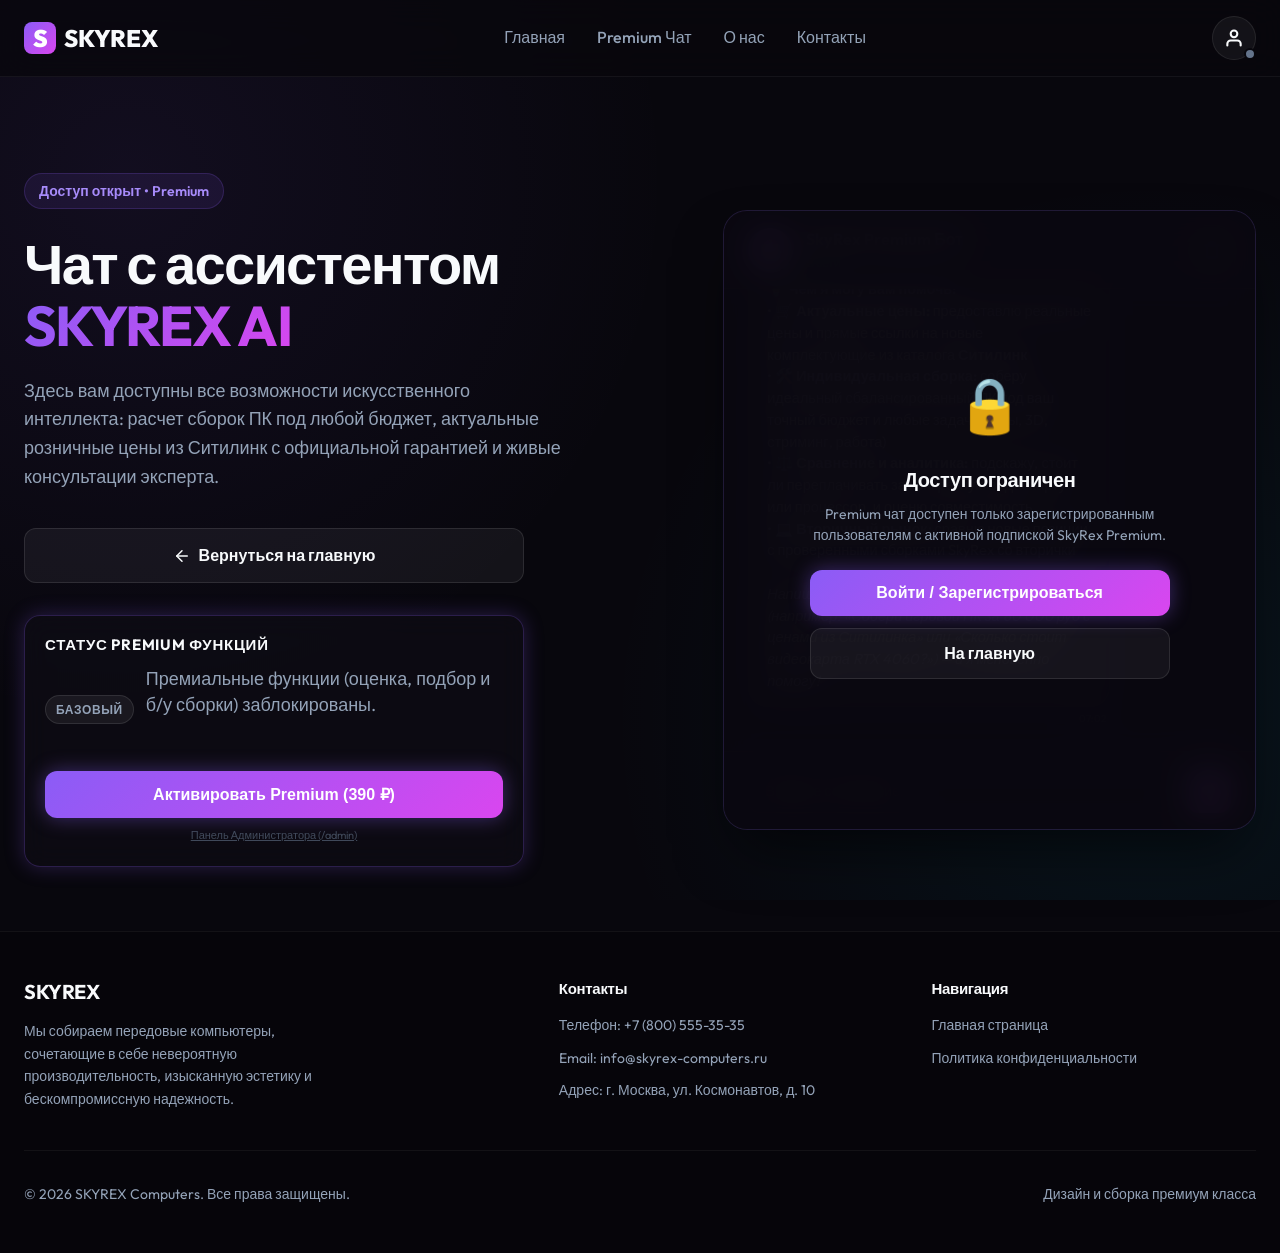
==== chat.html @ f93b6bf1 "Initial commit: Skyrex AI Assistant with real auth, catalog compatibility, and security hardening" ====
<!DOCTYPE html>
<html lang="ru">

<head>
    <meta charset="UTF-8">
    <meta name="viewport" content="width=device-width, initial-scale=1.0">
    <title>Skyrex Premium Чат | Интеллектуальный AI Помощник</title>
    <meta name="description"
        content="Полнофункциональный AI чат-бот Skyrex Computers для подбора комплектующих по бюджету, б/у сборкам и задачам. Доступно только по Premium подписке.">
    <link rel="stylesheet" href="style.css">
</head>

<body id="chat-page">

    <!-- Header Navigation -->
    <header id="main-header">
        <div class="container nav-container">
            <a href="index.html" class="logo" id="logo-link">
                <div class="logo-icon">S</div>
                <span>SKYREX</span>
            </a>
            <nav id="main-nav">
                <a href="index.html">Главная</a>
                <a href="chat.html" class="active" id="nav-chat-link">Premium Чат</a>
                <a href="index.html#about">О нас</a>
                <a href="index.html#contacts">Контакты</a>
            </nav>
            <div class="nav-controls">
                <button class="btn-icon-auth" id="auth-toggle-btn" aria-label="Личный кабинет">
                    <svg xmlns="http://www.w3.org/2000/svg" width="20" height="20" viewBox="0 0 24 24" fill="none"
                        stroke="currentColor" stroke-width="2.5" stroke-linecap="round" stroke-linejoin="round">
                        <path d="M20 21v-2a4 4 0 0 0-4-4H8a4 4 0 0 0-4 4v2"></path>
                        <circle cx="12" cy="7" r="4"></circle>
                    </svg>
                    <span class="auth-status-dot" id="auth-status-dot"></span>
                </button>
            </div>
        </div>
    </header>

    <main>
        <!-- Hero Section configured for dedicated Chat layout -->
        <section class="hero" id="hero">
            <div class="container hero-grid">
                <div class="hero-content">
                    <span class="hero-tagline">Доступ открыт • Premium</span>
                    <h1>Чат с ассистентом <span class="gradient-text">SKYREX AI</span></h1>
                    <p>Здесь вам доступны все возможности искусственного интеллекта: расчет сборок ПК под любой бюджет,
                        актуальные розничные цены из Ситилинк с официальной гарантией и живые консультации эксперта.</p>

                    <div style="margin-top: 24px; display: flex; flex-direction: column; gap: 10px;">
                        <a href="index.html" class="btn btn-secondary"
                            style="width: 100%; max-width: 500px; text-align: center; text-decoration: none; display: flex; align-items: center; justify-content: center; gap: 8px;">
                            <svg xmlns="http://www.w3.org/2000/svg" width="18" height="18" viewBox="0 0 24 24"
                                fill="none" stroke="currentColor" stroke-width="2" stroke-linecap="round"
                                stroke-linejoin="round">
                                <line x1="19" y1="12" x2="5" y2="12"></line>
                                <polyline points="12 19 5 12 12 5"></polyline>
                            </svg>
                            Вернуться на главную
                        </a>
                    </div>

                    <!-- Subscription status card -->
                    <div class="info-card sub-card hero-sub-card" id="subscription-status-card">
                        <h3>Статус Premium функций</h3>
                        <div class="sub-status-container">
                            <div class="sub-badge" id="sub-badge">Базовый</div>
                            <p class="sub-desc" id="sub-status-desc">Премиальные функции (оценка, подбор и б/у сборки)
                                заблокированы.</p>
                        </div>
                        <button class="btn btn-primary btn-glowing" id="sub-action-btn" style="width: 100%;">
                            Активировать Premium (390 ₽)
                        </button>
                        <button class="btn-text" id="sub-reset-btn"
                            style="display: none; margin-top: 10px; width: 100%;">
                            Сбросить подписку (для тестов)
                        </button>
                        <button class="btn-text" id="admin-panel-btn"
                            style="margin-top: 10px; width: 100%; font-size: 11px; opacity: 0.6;">
                            Панель Администратора (/admin)
                        </button>
                    </div>
                </div>

                <!-- Chat Window (Right side of Hero) -->
                <div class="chat-window" style="position: relative;">
                    <!-- Chat Lock Overlay (for unsubscribed users) -->
                    <div class="chat-lock-overlay" id="chat-lock-overlay">
                        <div class="chat-lock-content">
                            <div class="chat-lock-icon">🔒</div>
                            <h3>Доступ ограничен</h3>
                            <p>Premium чат доступен только зарегистрированным пользователям с активной подпиской SkyRex
                                Premium.</p>
                            <div class="chat-lock-actions">
                                <button class="btn btn-primary btn-glowing" id="lock-auth-btn">Войти /
                                    Зарегистрироваться</button>
                                <button class="btn btn-primary btn-glowing" id="lock-pay-btn"
                                    style="display: none;">Активировать Premium (390 ₽)</button>
                                <a href="index.html" class="btn btn-secondary"
                                    style="text-align: center; text-decoration: none; padding: 12px 24px; border-radius: 12px; display: inline-block;">На
                                    главную</a>
                            </div>
                        </div>
                    </div>

                    <div class="chat-header">
                        <div class="chat-avatar">
                            <div class="avatar-icon">🤖</div>
                            <div class="online-indicator"></div>
                        </div>
                        <div class="chat-user-info">
                            <span class="chat-bot-name">SkyRex Premium Бот</span>
                            <span class="chat-bot-status">В сети</span>
                        </div>
                        <button class="chat-clear-btn" id="chat-clear-btn" title="Очистить историю чата">
                            <svg xmlns="http://www.w3.org/2000/svg" width="18" height="18" viewBox="0 0 24 24"
                                fill="none" stroke="currentColor" stroke-width="2" stroke-linecap="round"
                                stroke-linejoin="round">
                                <polyline points="3 6 5 6 21 6"></polyline>
                                <path
                                    d="M19 6v14a2 2 0 0 1-2 2H7a2 2 0 0 1-2-2V6m3 0V4a2 2 0 0 1 2-2h4a2 2 0 0 1 2 2v2">
                                </path>
                            </svg>
                        </button>
                    </div>

                    <div class="chat-body" id="chat-body">
                        <!-- Messages will be injected here dynamically -->
                    </div>

                    <!-- Typing Indicator -->
                    <div class="typing-indicator" id="typing-indicator">
                        <span></span>
                        <span></span>
                        <span></span>
                    </div>

                    <div class="chat-footer">
                        <!-- Reply Keyboard -->
                        <div class="chat-reply-keyboard" id="chat-reply-keyboard">
                            <!-- Reply buttons will be injected here -->
                        </div>
                        <div class="chat-input-row">
                            <input type="text" id="chat-input" placeholder="Введите сообщение..." autocomplete="off">
                            <button id="chat-send-btn" class="chat-send-btn" aria-label="Отправить">
                                <svg xmlns="http://www.w3.org/2000/svg" width="20" height="20" viewBox="0 0 24 24"
                                    fill="none" stroke="currentColor" stroke-width="2.5" stroke-linecap="round"
                                    stroke-linejoin="round">
                                    <line x1="22" y1="2" x2="11" y2="13"></line>
                                    <polygon points="22 2 15 22 11 13 2 9 22 2"></polygon>
                                </svg>
                            </button>
                        </div>
                    </div>
                </div>
            </div>
        </section>
    </main>

    <!-- Info Sections Footer -->
    <footer id="about">
        <div class="container">
            <div class="footer-grid">
                <div class="footer-brand">
                    <h3>SKYREX</h3>
                    <p>Мы собираем передовые компьютеры, сочетающие в себе невероятную производительность, изысканную
                        эстетику и бескомпромиссную надежность.</p>
                </div>
                <div class="footer-links" id="contacts">
                    <h4>Контакты</h4>
                    <ul>
                        <li>Телефон: +7 (800) 555-35-35</li>
                        <li>Email: info@skyrex-computers.ru</li>
                        <li>Адрес: г. Москва, ул. Космонавтов, д. 10</li>
                    </ul>
                </div>
                <div class="footer-links">
                    <h4>Навигация</h4>
                    <ul>
                        <li><a href="index.html">Главная страница</a></li>
                        <li><a href="#">Политика конфиденциальности</a></li>
                    </ul>
                </div>
            </div>
            <div class="footer-bottom">
                <p>&copy; 2026 SKYREX Computers. Все права защищены.</p>
                <p>Дизайн и сборка премиум класса</p>
            </div>
        </div>
    </footer>

    <!-- Subscription Payment Modal Dialog -->
    <div class="modal-overlay" id="payment-modal">
        <div class="modal payment-modal-content">
            <button class="modal-close-btn" id="payment-modal-close-btn" aria-label="Закрыть окно">&times;</button>
            <h3 class="modal-title">Оплата подписки SkyRex Premium</h3>
            <p style="color: var(--text-secondary); text-align: center; margin-bottom: 20px; font-size: 14px;">
                Доступ ко всем функциям бота на 30 дней за 390 ₽.
            </p>

            <!-- Interactive Bank Card -->
            <div class="credit-card-container">
                <div class="credit-card" id="credit-card">
                    <div class="card-face card-front">
                        <div class="card-chip"></div>
                        <div class="card-logo" id="card-logo">VISA</div>
                        <div class="card-number-display" id="card-number-display">•••• •••• •••• ••••</div>
                        <div class="card-bottom-row">
                            <div class="card-holder">
                                <span class="card-label">CARDHOLDER</span>
                                <span class="card-holder-display" id="card-holder-display">YOUR NAME</span>
                            </div>
                            <div class="card-expires">
                                <span class="card-label">EXPIRES</span>
                                <span class="card-expiry-display" id="card-expiry-display">MM/YY</span>
                            </div>
                        </div>
                    </div>
                    <div class="card-face card-back">
                        <div class="card-magnetic-strip"></div>
                        <div class="card-cvc-area">
                            <span class="card-label">CVC</span>
                            <div class="card-cvc-display" id="card-cvc-display">•••</div>
                        </div>
                    </div>
                </div>
            </div>

            <!-- Payment Form -->
            <form id="payment-form" class="payment-form">
                <div class="form-group">
                    <label for="card-number">Номер карты</label>
                    <input type="text" id="card-number" class="form-input" required placeholder="5555 5555 5555 4444"
                        autocomplete="off" maxlength="19">
                </div>
                <div class="form-row">
                    <div class="form-group">
                        <label for="card-expiry">Срок действия</label>
                        <input type="text" id="card-expiry" class="form-input" required placeholder="12/28"
                            autocomplete="off" maxlength="5">
                    </div>
                    <div class="form-group">
                        <label for="card-cvc">CVC / CVV</label>
                        <input type="password" id="card-cvc" class="form-input" required placeholder="123"
                            autocomplete="off" maxlength="3">
                    </div>
                </div>
                <div class="form-group">
                    <label for="card-name">Имя на карте</label>
                    <input type="text" id="card-name" class="form-input" required placeholder="IVAN IVANOV"
                        autocomplete="off">
                </div>

                <div
                    style="background: rgba(255, 255, 255, 0.02); border: 1px solid rgba(255, 255, 255, 0.05); border-radius: 8px; padding: 12px; margin-bottom: 20px; font-size: 12px; color: var(--text-muted);">
                    💡 Использовать тестовую карту ЮKassa для успешной оплаты:<br>
                    <strong>5555 5555 5555 4444</strong>, CVC: <strong>123</strong>
                </div>

                <button type="submit" class="btn btn-primary" style="width: 100%;" id="card-submit-btn">Оплатить 390
                    ₽</button>
            </form>

            <!-- Processing / Success states -->
            <div class="payment-processing-overlay" id="payment-processing">
                <div class="payment-spinner"></div>
                <span style="margin-top: 15px; font-weight: 600; color: var(--text-primary);"
                    id="processing-status-text">Проверка платежа через ЮKassa...</span>
            </div>

            <div class="payment-success-overlay" id="payment-success">
                <div class="payment-success-icon">
                    <svg xmlns="http://www.w3.org/2000/svg" width="48" height="48" viewBox="0 0 24 24" fill="none"
                        stroke="currentColor" stroke-width="3" stroke-linecap="round" stroke-linejoin="round">
                        <polyline points="20 6 9 17 4 12"></polyline>
                    </svg>
                </div>
                <span style="margin-top: 15px; font-size: 18px; font-weight: 700; color: var(--success);">Подписка
                    успешно активирована!</span>
                <p
                    style="color: var(--text-secondary); font-size: 13px; text-align: center; margin-top: 5px; max-width: 280px;">
                    Вы получили доступ ко всем возможностям SkyRex Premium.
                </p>
                <button class="btn btn-primary" id="payment-success-btn"
                    style="margin-top: 20px; width: 100%;">Отлично</button>
            </div>
        </div>
    </div>

    <!-- Auth Modal (Login / Register) -->
    <div class="modal-overlay" id="auth-modal">
        <div class="modal auth-modal-content">
            <button class="modal-close-btn" id="auth-modal-close-btn" aria-label="Закрыть окно">&times;</button>
            <div class="auth-tabs">
                <button class="auth-tab-btn active" id="tab-login" onclick="switchAuthTab('login')">Вход</button>
                <button class="auth-tab-btn" id="tab-register" onclick="switchAuthTab('register')">Регистрация</button>
            </div>

            <!-- Login Form -->
            <form id="login-form" class="auth-form active">
                <div class="form-group">
                    <label for="login-email">Email адрес</label>
                    <input type="email" id="login-email" class="form-input" required placeholder="example@mail.ru">
                </div>
                <div class="form-group">
                    <label for="login-password">Пароль</label>
                    <input type="password" id="login-password" class="form-input" required placeholder="••••••••">
                </div>
                <div class="auth-error" id="login-error"></div>
                <button type="submit" class="btn btn-primary" style="width: 100%; margin-top: 15px;">Войти</button>
            </form>

            <!-- Register Form -->
            <form id="register-form" class="auth-form">
                <div id="register-input-step">
                    <div class="form-group">
                        <label for="register-email">Email адрес</label>
                        <input type="email" id="register-email" class="form-input" required
                            placeholder="example@mail.ru">
                    </div>
                    <div class="form-group">
                        <label for="register-password">Пароль</label>
                        <input type="password" id="register-password" class="form-input" required
                            placeholder="Минимум 6 символов">
                    </div>
                    <div class="form-group">
                        <label for="register-password-confirm">Подтвердите пароль</label>
                        <input type="password" id="register-password-confirm" class="form-input" required
                            placeholder="••••••••">
                    </div>
                    <div class="auth-error" id="register-error"></div>
                    <button type="submit" class="btn btn-primary"
                        style="width: 100%; margin-top: 15px;">Зарегистрироваться</button>
                </div>

                <!-- Verification Step -->
                <div id="register-verify-step" style="display: none;">
                    <p style="font-size: 14px; color: var(--text-secondary); text-align: center; margin-bottom: 20px;">
                        Мы отправили код подтверждения на указанную почту.
                    </p>
                    <div class="form-group">
                        <label for="verify-code">Код из письма</label>
                        <input type="text" id="verify-code" class="form-input" placeholder="1234" maxlength="4"
                            style="text-align: center; font-size: 24px; letter-spacing: 8px; font-weight: 700;">
                    </div>
                    <div class="auth-helper-code" id="auth-demo-code-helper"></div>
                    <div class="auth-error" id="verify-error"></div>
                    <button type="button" id="btn-verify-code" class="btn btn-primary"
                        style="width: 100%; margin-top: 15px;">Подтвердить почту</button>
                    <button type="button" id="btn-back-to-register" class="btn-text"
                        style="width: 100%; margin-top: 10px; font-size: 13px; background: none; border: none; color: var(--accent-cyan); cursor: pointer; text-decoration: underline;">Изменить
                        email</button>
                </div>
            </form>
        </div>
    </div>

    <!-- Profile Modal -->
    <div class="modal-overlay" id="profile-modal">
        <div class="modal profile-modal-content">
            <button class="modal-close-btn" id="profile-modal-close-btn" aria-label="Закрыть окно">&times;</button>
            <h3 class="modal-title">Личный кабинет</h3>

            <div class="profile-user-info">
                <div class="profile-avatar">👤</div>
                <div class="profile-details">
                    <span class="profile-email" id="profile-email-display">user@mail.ru</span>
                    <span class="profile-role" id="profile-role-display">Пользователь</span>
                </div>
            </div>

            <div class="profile-subscription-card">
                <h4>Статус подписки SkyRex Bot</h4>
                <div class="profile-sub-status-box">
                    <span class="sub-badge" id="profile-sub-badge">Базовый</span>
                    <p id="profile-sub-expires" style="color: var(--text-secondary);">Подписка не активна</p>
                </div>
                <div class="profile-sub-time-remaining" id="profile-sub-time-remaining"
                    style="display:none; color: var(--accent-cyan); font-size: 13px; font-weight: 600; margin-top: 8px;">
                </div>
                <button class="btn btn-primary btn-glowing" id="profile-sub-action-btn"
                    style="width: 100%; margin-top: 15px;">
                    Активировать Premium (390 ₽)
                </button>
            </div>

            <div class="profile-actions">
                <button class="btn btn-secondary" id="profile-logout-btn" style="width: 100%;">Выйти из
                    аккаунта</button>
            </div>
        </div>
    </div>

    <!-- Application Logic Scripts -->
    <script src="auth.js"></script>
    <script src="bot_db.js"></script>
    <script src="chat_bot.js"></script>
    <script src="app.js"></script>
</body>

</html>
---- style.css ----
@import url('https://fonts.googleapis.com/css2?family=Outfit:wght@300;400;500;600;700;800&display=swap');

html {
    scroll-behavior: smooth;
}

:root {
    --bg-color: #08070d;
    --card-bg: rgba(18, 16, 26, 0.65);
    --card-border: rgba(139, 92, 246, 0.15);
    --card-border-hover: rgba(6, 182, 212, 0.4);
    --primary-gradient: linear-gradient(135deg, #8b5cf6 0%, #d946ef 100%);
    --secondary-gradient: linear-gradient(135deg, #06b6d4 0%, #3b82f6 100%);
    --text-primary: #f8fafc;
    --text-secondary: #94a3b8;
    --text-muted: #64748b;
    --accent-purple: #8b5cf6;
    --accent-cyan: #06b6d4;
    --accent-pink: #d946ef;
    --success: #22c55e;
    --font-sans: 'Outfit', sans-serif;
    --transition-smooth: all 0.35s cubic-bezier(0.16, 1, 0.3, 1);
    --shadow-neon: 0 0 20px rgba(139, 92, 246, 0.25);
    --shadow-cyan: 0 0 20px rgba(6, 182, 212, 0.25);
}

/* Custom Scrollbar */
::-webkit-scrollbar {
    width: 8px;
}

::-webkit-scrollbar-track {
    background: var(--bg-color);
}

::-webkit-scrollbar-thumb {
    background: #272530;
    border-radius: 4px;
}

::-webkit-scrollbar-thumb:hover {
    background: #3f3c4e;
}

* {
    box-sizing: border-box;
    margin: 0;
    padding: 0;
}

body {
    background-color: var(--bg-color);
    color: var(--text-primary);
    font-family: var(--font-sans);
    overflow-x: hidden;
    line-height: 1.6;
    background-image:
        radial-gradient(circle at 10% 20%, rgba(139, 92, 246, 0.08) 0%, transparent 40%),
        radial-gradient(circle at 90% 80%, rgba(6, 182, 212, 0.08) 0%, transparent 40%);
    background-attachment: fixed;
}

/* Typography & Layout */
.container {
    width: 100%;
    max-width: 1280px;
    margin: 0 auto;
    padding: 0 24px;
}

h1,
h2,
h3,
h4 {
    font-weight: 700;
    letter-spacing: -0.02em;
    line-height: 1.2;
}

.gradient-text {
    background: var(--primary-gradient);
    -webkit-background-clip: text;
    -webkit-text-fill-color: transparent;
}

.gradient-text-alt {
    background: var(--secondary-gradient);
    -webkit-background-clip: text;
    -webkit-text-fill-color: transparent;
}

/* Header & Nav */
header {
    position: sticky;
    top: 0;
    z-index: 100;
    backdrop-filter: blur(16px);
    -webkit-backdrop-filter: blur(16px);
    background-color: rgba(8, 7, 13, 0.75);
    border-bottom: 1px solid rgba(255, 255, 255, 0.05);
    padding: 16px 0;
    transition: var(--transition-smooth);
}

header.scrolled {
    padding: 12px 0;
    background-color: rgba(8, 7, 13, 0.9);
}

.nav-container {
    display: flex;
    justify-content: space-between;
    align-items: center;
}

.logo {
    display: flex;
    align-items: center;
    gap: 8px;
    font-size: 24px;
    font-weight: 800;
    text-decoration: none;
    color: var(--text-primary);
}

.logo-icon {
    width: 32px;
    height: 32px;
    background: var(--primary-gradient);
    border-radius: 8px;
    display: flex;
    align-items: center;
    justify-content: center;
    color: #fff;
    font-weight: 900;
}

nav {
    display: flex;
    align-items: center;
    gap: 32px;
}

nav a {
    color: var(--text-secondary);
    text-decoration: none;
    font-weight: 500;
    font-size: 16px;
    transition: var(--transition-smooth);
    position: relative;
    padding: 4px 0;
}

nav a::after {
    content: '';
    position: absolute;
    bottom: 0;
    left: 0;
    width: 0;
    height: 2px;
    background: var(--primary-gradient);
    transition: var(--transition-smooth);
}

nav a:hover {
    color: var(--text-primary);
}

nav a:hover::after {
    width: 100%;
}

.nav-controls {
    display: flex;
    align-items: center;
    gap: 16px;
}

.btn-icon-cart {
    background: rgba(255, 255, 255, 0.05);
    border: 1px solid rgba(255, 255, 255, 0.08);
    color: var(--text-primary);
    width: 44px;
    height: 44px;
    border-radius: 50%;
    cursor: pointer;
    display: flex;
    align-items: center;
    justify-content: center;
    position: relative;
    transition: var(--transition-smooth);
}

.btn-icon-cart:hover {
    background: rgba(139, 92, 246, 0.1);
    border-color: var(--accent-purple);
    transform: translateY(-2px);
    box-shadow: var(--shadow-neon);
}

.cart-count {
    position: absolute;
    top: -4px;
    right: -4px;
    background: var(--primary-gradient);
    color: white;
    font-size: 11px;
    font-weight: 700;
    min-width: 18px;
    height: 18px;
    border-radius: 50%;
    display: flex;
    align-items: center;
    justify-content: center;
    padding: 0 4px;
    border: 2px solid var(--bg-color);
}

/* Hero Section */
.hero {
    padding: 96px 0 64px;
    position: relative;
    overflow: hidden;
}

.hero-grid {
    display: grid;
    grid-template-columns: 1.1fr 0.9fr;
    gap: 48px;
    align-items: center;
}

.hero-tagline {
    display: inline-block;
    padding: 6px 14px;
    border-radius: 30px;
    background: rgba(139, 92, 246, 0.1);
    border: 1px solid rgba(139, 92, 246, 0.2);
    color: #a78bfa;
    font-size: 14px;
    font-weight: 600;
    margin-bottom: 24px;
}

.hero h1 {
    font-size: 56px;
    line-height: 1.1;
    margin-bottom: 20px;
    letter-spacing: -0.03em;
}

.hero p {
    font-size: 18px;
    color: var(--text-secondary);
    margin-bottom: 36px;
    max-width: 540px;
}

.hero-actions {
    display: flex;
    gap: 16px;
    flex-wrap: wrap;
}

.btn {
    display: inline-flex;
    align-items: center;
    justify-content: center;
    padding: 14px 28px;
    border-radius: 12px;
    font-size: 16px;
    font-weight: 600;
    text-decoration: none;
    cursor: pointer;
    transition: var(--transition-smooth);
    border: none;
}

.btn-primary {
    background: var(--primary-gradient);
    color: white;
    box-shadow: var(--shadow-neon);
}

.btn-primary:hover {
    transform: translateY(-2px);
    box-shadow: 0 0 30px rgba(217, 70, 239, 0.4);
}

.btn-secondary {
    background: rgba(255, 255, 255, 0.05);
    color: var(--text-primary);
    border: 1px solid rgba(255, 255, 255, 0.1);
}

.btn-secondary:hover {
    background: rgba(255, 255, 255, 0.1);
    border-color: rgba(255, 255, 255, 0.2);
    transform: translateY(-2px);
}

.hero-image-container {
    position: relative;
    display: flex;
    justify-content: center;
}

.hero-image-wrapper {
    position: relative;
    border-radius: 24px;
    overflow: hidden;
    border: 1px solid rgba(255, 255, 255, 0.1);
    box-shadow: 0 25px 50px -12px rgba(0, 0, 0, 0.5);
    background: var(--card-bg);
}

.hero-image {
    width: 100%;
    max-width: 480px;
    display: block;
    object-fit: cover;
    aspect-ratio: 1;
    transform: scale(1.02);
    transition: var(--transition-smooth);
}

.hero-image-wrapper:hover .hero-image {
    transform: scale(1.06);
}

/* Features grid */
.features {
    padding: 40px 0;
    border-top: 1px solid rgba(255, 255, 255, 0.05);
    border-bottom: 1px solid rgba(255, 255, 255, 0.05);
    margin-bottom: 80px;
}

.features-grid {
    display: grid;
    grid-template-columns: repeat(auto-fit, minmax(250px, 1fr));
    gap: 32px;
}

.feature-card {
    display: flex;
    align-items: center;
    gap: 16px;
    padding: 16px;
}

.feature-icon-box {
    width: 48px;
    height: 48px;
    border-radius: 12px;
    background: rgba(6, 182, 212, 0.1);
    border: 1px solid rgba(6, 182, 212, 0.2);
    display: flex;
    align-items: center;
    justify-content: center;
    color: var(--accent-cyan);
    font-size: 20px;
}

.feature-text h4 {
    font-size: 16px;
    font-weight: 600;
    margin-bottom: 4px;
}

.feature-text p {
    font-size: 14px;
    color: var(--text-secondary);
}

/* Catalog section */
.catalog {
    padding-bottom: 96px;
    scroll-margin-top: 100px;
}

.section-header {
    display: flex;
    justify-content: space-between;
    align-items: flex-end;
    margin-bottom: 40px;
    flex-wrap: wrap;
    gap: 20px;
}

.section-title h2 {
    font-size: 36px;
    margin-bottom: 12px;
}

.section-title p {
    color: var(--text-secondary);
    font-size: 16px;
}

/* Filters */
.filters {
    display: flex;
    gap: 12px;
    flex-wrap: wrap;
}

.filter-btn {
    background: rgba(255, 255, 255, 0.04);
    border: 1px solid rgba(255, 255, 255, 0.08);
    color: var(--text-secondary);
    padding: 10px 20px;
    border-radius: 30px;
    font-family: var(--font-sans);
    font-weight: 600;
    font-size: 14px;
    cursor: pointer;
    transition: var(--transition-smooth);
}

.filter-btn:hover {
    background: rgba(255, 255, 255, 0.08);
    color: var(--text-primary);
}

.filter-btn.active {
    background: var(--primary-gradient);
    color: white;
    border-color: transparent;
    box-shadow: var(--shadow-neon);
}

/* Products Grid */
.products-grid {
    display: grid;
    grid-template-columns: repeat(auto-fill, minmax(340px, 1fr));
    gap: 32px;
}

.product-card {
    background: var(--card-bg);
    border: 1px solid var(--card-border);
    border-radius: 20px;
    padding: 24px;
    backdrop-filter: blur(12px);
    -webkit-backdrop-filter: blur(12px);
    display: flex;
    flex-direction: column;
    height: 100%;
    transition: var(--transition-smooth);
}

.product-card:hover {
    transform: translateY(-8px);
    border-color: var(--card-border-hover);
    box-shadow: var(--shadow-cyan);
}

.product-image-container {
    position: relative;
    border-radius: 12px;
    overflow: hidden;
    margin-bottom: 20px;
    aspect-ratio: 16 / 11;
    background: #110f1a;
    border: 1px solid rgba(255, 255, 255, 0.05);
}

.product-img {
    width: 100%;
    height: 100%;
    object-fit: cover;
    transition: var(--transition-smooth);
}

.product-card:hover .product-img {
    transform: scale(1.05);
}

.product-category {
    font-size: 12px;
    text-transform: uppercase;
    letter-spacing: 0.08em;
    font-weight: 700;
    color: var(--accent-cyan);
    margin-bottom: 8px;
}

.product-title {
    font-size: 20px;
    font-weight: 700;
    margin-bottom: 12px;
    color: var(--text-primary);
}

/* Specs list */
.product-specs {
    list-style: none;
    margin-bottom: 24px;
    flex-grow: 1;
}

.product-specs li {
    display: flex;
    align-items: center;
    gap: 8px;
    font-size: 13px;
    color: var(--text-secondary);
    padding: 6px 0;
    border-bottom: 1px solid rgba(255, 255, 255, 0.03);
}

.product-specs li:last-child {
    border-bottom: none;
}

.product-specs svg {
    color: var(--accent-purple);
    flex-shrink: 0;
}

.product-footer {
    display: flex;
    justify-content: space-between;
    align-items: center;
    border-top: 1px solid rgba(255, 255, 255, 0.06);
    padding-top: 20px;
    margin-top: auto;
}

.product-price {
    font-size: 24px;
    font-weight: 800;
    color: var(--text-primary);
}

.product-price span {
    font-size: 14px;
    color: var(--text-secondary);
    font-weight: 400;
}

.btn-add-cart {
    background: rgba(255, 255, 255, 0.05);
    border: 1px solid rgba(255, 255, 255, 0.1);
    color: var(--text-primary);
    padding: 10px 16px;
    border-radius: 10px;
    cursor: pointer;
    font-weight: 600;
    font-size: 14px;
    display: flex;
    align-items: center;
    gap: 8px;
    transition: var(--transition-smooth);
}

.btn-add-cart:hover {
    background: var(--primary-gradient);
    border-color: transparent;
    box-shadow: var(--shadow-neon);
}

/* PC Builder Section */
.pc-builder-section {
    padding: 96px 0;
    background: radial-gradient(circle at 50% 50%, rgba(139, 92, 246, 0.05) 0%, transparent 60%);
    border-top: 1px solid rgba(255, 255, 255, 0.05);
    scroll-margin-top: 100px;
}

.builder-layout {
    display: grid;
    grid-template-columns: 1fr 1.2fr;
    gap: 48px;
    background: var(--card-bg);
    border: 1px solid var(--card-border);
    border-radius: 24px;
    padding: 40px;
    backdrop-filter: blur(12px);
    -webkit-backdrop-filter: blur(12px);
}

.builder-preview {
    display: flex;
    flex-direction: column;
    justify-content: space-between;
}

.builder-img-wrapper {
    position: relative;
    border-radius: 16px;
    overflow: hidden;
    border: 1px solid rgba(255, 255, 255, 0.06);
    aspect-ratio: 4/3;
    margin-bottom: 24px;
    background: #110f1a;
}

.builder-img {
    width: 100%;
    height: 100%;
    object-fit: cover;
}

.builder-summary-card {
    background: rgba(8, 7, 13, 0.5);
    border: 1px solid rgba(255, 255, 255, 0.05);
    border-radius: 12px;
    padding: 20px;
}

.builder-summary-title {
    font-size: 16px;
    font-weight: 700;
    margin-bottom: 12px;
    color: var(--accent-cyan);
}

.builder-summary-specs {
    list-style: none;
    font-size: 13px;
    color: var(--text-secondary);
}

.builder-summary-specs li {
    padding: 4px 0;
    display: flex;
    justify-content: space-between;
    border-bottom: 1px solid rgba(255, 255, 255, 0.03);
}

.builder-summary-specs li span:last-child {
    font-weight: 600;
    color: var(--text-primary);
}

.builder-summary-specs li:last-child {
    border-bottom: none;
}

.builder-price-container {
    display: flex;
    justify-content: space-between;
    align-items: center;
    margin-top: 24px;
}

.builder-total-price {
    font-size: 32px;
    font-weight: 800;
}

.builder-options-container {
    display: flex;
    flex-direction: column;
    gap: 24px;
}

.option-group {
    display: flex;
    flex-direction: column;
    gap: 12px;
}

.option-group h3 {
    font-size: 16px;
    font-weight: 600;
    color: var(--text-secondary);
    text-transform: uppercase;
    letter-spacing: 0.05em;
}

.option-grid {
    display: grid;
    grid-template-columns: repeat(2, 1fr);
    gap: 12px;
}

.option-label {
    background: rgba(255, 255, 255, 0.03);
    border: 1px solid rgba(255, 255, 255, 0.06);
    border-radius: 12px;
    padding: 16px;
    cursor: pointer;
    display: flex;
    flex-direction: column;
    gap: 4px;
    transition: var(--transition-smooth);
    position: relative;
}

.option-label:hover {
    border-color: rgba(139, 92, 246, 0.3);
    background: rgba(255, 255, 255, 0.05);
}

.option-input {
    position: absolute;
    opacity: 0;
    cursor: pointer;
    height: 0;
    width: 0;
}

.option-input:checked+.option-card-content {
    color: var(--text-primary);
}

.option-input:checked~.option-label-border {
    position: absolute;
    top: 0;
    left: 0;
    right: 0;
    bottom: 0;
    border: 2px solid var(--accent-purple);
    border-radius: 12px;
    pointer-events: none;
}

.option-label:has(.option-input:checked) {
    background: rgba(139, 92, 246, 0.08);
}

.option-name {
    font-size: 14px;
    font-weight: 700;
}

.option-details {
    font-size: 12px;
    color: var(--text-secondary);
}

.option-price-diff {
    font-size: 12px;
    font-weight: 700;
    color: var(--accent-cyan);
    margin-top: 4px;
}

/* Shopping Cart Drawer */
.cart-drawer-overlay {
    position: fixed;
    top: 0;
    left: 0;
    width: 100vw;
    height: 100vh;
    background: rgba(0, 0, 0, 0.6);
    backdrop-filter: blur(8px);
    z-index: 999;
    opacity: 0;
    pointer-events: none;
    transition: opacity 0.4s ease;
}

.cart-drawer-overlay.active {
    opacity: 1;
    pointer-events: all;
}

.cart-drawer {
    position: fixed;
    top: 0;
    right: 0;
    width: 100%;
    max-width: 480px;
    height: 100vh;
    background: #0f0e17;
    border-left: 1px solid rgba(255, 255, 255, 0.08);
    box-shadow: -10px 0 30px rgba(0, 0, 0, 0.5);
    z-index: 1000;
    transform: translateX(100%);
    transition: transform 0.4s cubic-bezier(0.16, 1, 0.3, 1);
    display: flex;
    flex-direction: column;
}

.cart-drawer.active {
    transform: translateX(0);
}

.cart-header {
    padding: 24px;
    border-bottom: 1px solid rgba(255, 255, 255, 0.08);
    display: flex;
    justify-content: space-between;
    align-items: center;
}

.cart-header h2 {
    font-size: 20px;
    font-weight: 700;
}

.cart-close-btn {
    background: none;
    border: none;
    color: var(--text-secondary);
    font-size: 24px;
    cursor: pointer;
    transition: var(--transition-smooth);
}

.cart-close-btn:hover {
    color: var(--text-primary);
}

.cart-items-container {
    flex-grow: 1;
    padding: 24px;
    overflow-y: auto;
    display: flex;
    flex-direction: column;
    gap: 20px;
}

/* Empty cart state */
.empty-cart-state {
    display: flex;
    flex-direction: column;
    align-items: center;
    justify-content: center;
    height: 100%;
    text-align: center;
    color: var(--text-secondary);
    gap: 16px;
}

.empty-cart-state svg {
    color: var(--text-muted);
}

.cart-item {
    display: grid;
    grid-template-columns: 80px 1fr 40px;
    gap: 16px;
    align-items: center;
    background: rgba(255, 255, 255, 0.02);
    border: 1px solid rgba(255, 255, 255, 0.04);
    border-radius: 12px;
    padding: 12px;
}

.cart-item-img {
    width: 80px;
    height: 80px;
    border-radius: 8px;
    object-fit: cover;
    background: #110f1a;
}

.cart-item-info {
    display: flex;
    flex-direction: column;
    gap: 4px;
}

.cart-item-name {
    font-size: 14px;
    font-weight: 600;
}

.cart-item-desc {
    font-size: 11px;
    color: var(--text-secondary);
    white-space: nowrap;
    overflow: hidden;
    text-overflow: ellipsis;
    max-width: 200px;
}

.cart-item-price {
    font-size: 14px;
    font-weight: 700;
    color: var(--text-primary);
}

.cart-item-controls {
    display: flex;
    align-items: center;
    gap: 8px;
    margin-top: 4px;
}

.cart-qty-btn {
    width: 24px;
    height: 24px;
    border-radius: 5px;
    border: 1px solid rgba(255, 255, 255, 0.1);
    background: rgba(255, 255, 255, 0.05);
    color: var(--text-primary);
    cursor: pointer;
    font-size: 12px;
    display: flex;
    align-items: center;
    justify-content: center;
}

.cart-qty-btn:hover {
    background: rgba(255, 255, 255, 0.1);
}

.cart-item-qty {
    font-size: 14px;
    font-weight: 600;
    min-width: 20px;
    text-align: center;
}

.cart-item-remove {
    background: none;
    border: none;
    color: var(--text-muted);
    cursor: pointer;
    font-size: 18px;
    transition: var(--transition-smooth);
    display: flex;
    justify-content: center;
    align-items: center;
}

.cart-item-remove:hover {
    color: #ef4444;
}

.cart-footer {
    padding: 24px;
    border-top: 1px solid rgba(255, 255, 255, 0.08);
    background: rgba(8, 7, 13, 0.6);
    display: flex;
    flex-direction: column;
    gap: 16px;
}

.cart-total-row {
    display: flex;
    justify-content: space-between;
    font-size: 14px;
    color: var(--text-secondary);
}

.cart-total-row.grand-total {
    font-size: 18px;
    font-weight: 700;
    color: var(--text-primary);
}

/* Modal dialogs */
.modal-overlay {
    position: fixed;
    top: 0;
    left: 0;
    width: 100vw;
    height: 100vh;
    background: rgba(0, 0, 0, 0.7);
    backdrop-filter: blur(10px);
    z-index: 1001;
    opacity: 0;
    pointer-events: none;
    transition: opacity 0.4s ease;
    display: flex;
    align-items: center;
    justify-content: center;
}

.modal-overlay.active {
    opacity: 1;
    pointer-events: all;
}

.modal {
    background: #0f0e17;
    border: 1px solid rgba(255, 255, 255, 0.08);
    box-shadow: 0 25px 50px -12px rgba(0, 0, 0, 0.6);
    border-radius: 24px;
    width: 100%;
    max-width: 500px;
    padding: 36px;
    transform: scale(0.9);
    transition: transform 0.4s cubic-bezier(0.16, 1, 0.3, 1);
    position: relative;
}

.modal-overlay.active .modal {
    transform: scale(1);
}

.modal-close-btn {
    position: absolute;
    top: 20px;
    right: 20px;
    background: none;
    border: none;
    color: var(--text-secondary);
    font-size: 20px;
    cursor: pointer;
    transition: var(--transition-smooth);
}

.modal-close-btn:hover {
    color: var(--text-primary);
}

.modal-title {
    font-size: 24px;
    font-weight: 700;
    margin-bottom: 24px;
}

/* Forms styling */
.form-group {
    display: flex;
    flex-direction: column;
    gap: 8px;
    margin-bottom: 20px;
}

.form-group label {
    font-size: 13px;
    font-weight: 600;
    color: var(--text-secondary);
    text-transform: uppercase;
    letter-spacing: 0.05em;
}

.form-input {
    background: rgba(255, 255, 255, 0.03);
    border: 1px solid rgba(255, 255, 255, 0.08);
    border-radius: 10px;
    padding: 12px 16px;
    color: var(--text-primary);
    font-family: var(--font-sans);
    font-size: 15px;
    transition: var(--transition-smooth);
    width: 100%;
}

.form-input:focus {
    outline: none;
    border-color: var(--accent-purple);
    background: rgba(255, 255, 255, 0.06);
    box-shadow: 0 0 15px rgba(139, 92, 246, 0.15);
}

.success-icon-wrapper {
    width: 72px;
    height: 72px;
    border-radius: 50%;
    background: rgba(34, 197, 94, 0.1);
    border: 1px solid rgba(34, 197, 94, 0.2);
    display: flex;
    align-items: center;
    justify-content: center;
    color: var(--success);
    font-size: 32px;
    margin: 0 auto 24px;
}

/* Footer styling */
footer {
    background: #06050a;
    border-top: 1px solid rgba(255, 255, 255, 0.05);
    padding: 48px 0;
    color: var(--text-secondary);
    font-size: 14px;
}

.footer-grid {
    display: grid;
    grid-template-columns: 1.5fr 1fr 1fr;
    gap: 48px;
    margin-bottom: 40px;
}

.footer-brand h3 {
    font-size: 20px;
    color: var(--text-primary);
    margin-bottom: 16px;
}

.footer-brand p {
    max-width: 300px;
    line-height: 1.6;
}

.footer-links h4 {
    color: var(--text-primary);
    font-size: 15px;
    margin-bottom: 16px;
    font-weight: 600;
}

.footer-links ul {
    list-style: none;
    display: flex;
    flex-direction: column;
    gap: 10px;
}

.footer-links a {
    color: var(--text-secondary);
    text-decoration: none;
    transition: var(--transition-smooth);
}

.footer-links a:hover {
    color: var(--text-primary);
    padding-left: 4px;
}

.footer-bottom {
    border-top: 1px solid rgba(255, 255, 255, 0.05);
    padding-top: 32px;
    display: flex;
    justify-content: space-between;
    align-items: center;
}

/* Responsive Media Queries */
@media (max-width: 992px) {
    .hero-grid {
        grid-template-columns: 1fr;
        gap: 40px;
        text-align: center;
    }

    .hero h1 {
        font-size: 44px;
    }

    .hero p {
        margin-left: auto;
        margin-right: auto;
    }

    .hero-actions {
        justify-content: center;
    }

    .builder-layout {
        grid-template-columns: 1fr;
        padding: 24px;
        gap: 32px;
    }
}

@media (max-width: 768px) {
    .section-header {
        flex-direction: column;
        align-items: flex-start;
        gap: 24px;
    }

    .footer-grid {
        grid-template-columns: 1fr;
        gap: 32px;
    }

    .footer-bottom {
        flex-direction: column;
        gap: 16px;
        text-align: center;
    }

    nav {
        display: none;
        /* In a full app, a burger menu would go here */
    }
}

/* =============================================================================
   SKYREX ASSISTANT (CHAT BOT) STYLES
   ============================================================================= */

.assistant-section {
    padding: 96px 0;
    position: relative;
    border-top: 1px solid rgba(255, 255, 255, 0.05);
    background: radial-gradient(circle at 10% 80%, rgba(139, 92, 246, 0.04) 0%, transparent 50%),
        radial-gradient(circle at 90% 20%, rgba(6, 182, 212, 0.04) 0%, transparent 50%);
    scroll-margin-top: 100px;
}

.assistant-grid {
    display: grid;
    grid-template-columns: 1.4fr 0.82fr;
    gap: 32px;
    align-items: start;
}

/* Chat Window Container */
.chat-window {
    background: var(--card-bg);
    border: 1px solid var(--card-border);
    border-radius: 24px;
    backdrop-filter: blur(16px);
    -webkit-backdrop-filter: blur(16px);
    height: 620px;
    display: flex;
    flex-direction: column;
    overflow: hidden;
    box-shadow: 0 30px 60px -15px rgba(0, 0, 0, 0.6);
    transition: var(--transition-smooth);
}

.chat-window:hover {
    border-color: rgba(139, 92, 246, 0.25);
    box-shadow: 0 30px 60px -15px rgba(139, 92, 246, 0.1);
}

/* Chat Header */
.chat-header {
    padding: 16px 24px;
    background: rgba(18, 16, 26, 0.85);
    border-bottom: 1px solid rgba(255, 255, 255, 0.06);
    display: flex;
    align-items: center;
    gap: 14px;
    position: relative;
}

.chat-avatar {
    position: relative;
    width: 44px;
    height: 44px;
    border-radius: 50%;
    background: var(--primary-gradient);
    display: flex;
    align-items: center;
    justify-content: center;
    border: 1.5px solid rgba(255, 255, 255, 0.1);
    box-shadow: var(--shadow-neon);
}

.avatar-icon {
    font-size: 22px;
}

.online-indicator {
    position: absolute;
    bottom: -1px;
    right: -1px;
    width: 12px;
    height: 12px;
    background: var(--success);
    border-radius: 50%;
    border: 2px solid #08070d;
}

.chat-user-info {
    display: flex;
    flex-direction: column;
    flex-grow: 1;
}

.chat-bot-name {
    font-weight: 700;
    font-size: 16px;
    color: var(--text-primary);
}

.chat-bot-status {
    font-size: 12px;
    color: var(--success);
    font-weight: 500;
}

.chat-clear-btn {
    background: rgba(255, 255, 255, 0.03);
    border: 1px solid rgba(255, 255, 255, 0.08);
    color: var(--text-secondary);
    width: 38px;
    height: 38px;
    border-radius: 50%;
    cursor: pointer;
    display: flex;
    align-items: center;
    justify-content: center;
    transition: var(--transition-smooth);
}

.chat-clear-btn:hover {
    background: rgba(239, 68, 68, 0.1);
    border-color: rgba(239, 68, 68, 0.3);
    color: #ef4444;
    transform: rotate(15deg);
}

/* Chat Message Body */
.chat-body {
    flex-grow: 1;
    padding: 24px;
    overflow-y: auto;
    display: flex;
    flex-direction: column;
    gap: 16px;
    scroll-behavior: smooth;
    background: rgba(8, 7, 13, 0.3);
}

/* Message Bubbles */
.chat-message {
    display: flex;
    flex-direction: column;
    max-width: 75%;
    opacity: 0;
    transform: translateY(15px);
    animation: messageFadeIn 0.35s cubic-bezier(0.16, 1, 0.3, 1) forwards;
}

@keyframes messageFadeIn {
    to {
        opacity: 1;
        transform: translateY(0);
    }
}

.chat-message.bot {
    align-self: flex-start;
}

.chat-message.user {
    align-self: flex-end;
}

.chat-message-content {
    padding: 14px 18px;
    border-radius: 20px;
    font-size: 14.5px;
    line-height: 1.5;
    position: relative;
    box-shadow: 0 4px 15px rgba(0, 0, 0, 0.15);
}

.bot .chat-message-content {
    background: rgba(255, 255, 255, 0.04);
    border: 1px solid rgba(255, 255, 255, 0.06);
    color: var(--text-primary);
    border-top-left-radius: 4px;
}

.user .chat-message-content {
    background: var(--primary-gradient);
    color: white;
    border-top-right-radius: 4px;
    box-shadow: var(--shadow-neon);
}

.chat-message-content a {
    color: var(--accent-cyan);
    text-decoration: underline;
    font-weight: 600;
}

.user .chat-message-content a {
    color: #fff;
    text-decoration: underline;
}

.chat-message-time {
    font-size: 10px;
    color: var(--text-muted);
    align-self: flex-end;
    margin-top: 4px;
    margin-right: 4px;
}

.user .chat-message-time {
    color: rgba(255, 255, 255, 0.6);
    margin-right: 8px;
}

/* Inline Keyboard inside Chat */
.inline-keyboard {
    display: flex;
    flex-direction: column;
    gap: 8px;
    margin-top: 10px;
    max-width: 100%;
}

.inline-btn {
    background: rgba(139, 92, 246, 0.1);
    border: 1.5px solid rgba(139, 92, 246, 0.25);
    color: #c084fc;
    padding: 10px 16px;
    border-radius: 12px;
    cursor: pointer;
    font-family: var(--font-sans);
    font-weight: 600;
    font-size: 13.5px;
    text-align: left;
    transition: var(--transition-smooth);
    display: flex;
    align-items: center;
    justify-content: space-between;
}

.inline-btn:hover {
    background: var(--primary-gradient);
    border-color: transparent;
    color: white;
    transform: translateX(4px);
    box-shadow: var(--shadow-neon);
}

.inline-btn::after {
    content: '→';
    opacity: 0.6;
    transition: var(--transition-smooth);
}

.inline-btn:hover::after {
    opacity: 1;
    transform: translateX(2px);
}

/* Typing Indicator (Dots Bouncing) */
.typing-indicator {
    display: none;
    align-items: center;
    gap: 6px;
    padding: 12px 18px;
    background: rgba(255, 255, 255, 0.02);
    border: 1px solid rgba(255, 255, 255, 0.04);
    border-radius: 16px;
    border-top-left-radius: 4px;
    align-self: flex-start;
    margin-left: 24px;
    margin-bottom: 16px;
    width: fit-content;
}

.typing-indicator.active {
    display: flex;
}

.typing-indicator span {
    width: 6px;
    height: 6px;
    background: var(--accent-purple);
    border-radius: 50%;
    animation: typingBouncing 1.4s infinite ease-in-out;
}

.typing-indicator span:nth-child(2) {
    animation-delay: 0.2s;
    background: var(--accent-pink);
}

.typing-indicator span:nth-child(3) {
    animation-delay: 0.4s;
    background: var(--accent-cyan);
}

@keyframes typingBouncing {

    0%,
    80%,
    100% {
        transform: translateY(0);
    }

    40% {
        transform: translateY(-8px);
    }
}

/* Chat Footer and Input area */
.chat-footer {
    padding: 16px 24px;
    background: rgba(18, 16, 26, 0.95);
    border-top: 1px solid rgba(255, 255, 255, 0.06);
    display: flex;
    flex-direction: column;
    gap: 12px;
}

/* Reply Keyboard Panel (Removed in favor of clean conversational AI) */
.chat-reply-keyboard {
    display: none !important;
}

.reply-btn {
    background: rgba(255, 255, 255, 0.05);
    border: 1px solid rgba(255, 255, 255, 0.1);
    color: var(--text-primary);
    padding: 8px 18px;
    border-radius: 20px;
    font-size: 13.5px;
    font-weight: 600;
    cursor: pointer;
    font-family: var(--font-sans);
    transition: var(--transition-smooth);
}

.reply-btn:hover {
    background: rgba(139, 92, 246, 0.15);
    border-color: var(--accent-purple);
    transform: translateY(-1px);
}

.chat-input-row {
    display: flex;
    gap: 12px;
    align-items: center;
}

#chat-input {
    flex-grow: 1;
    background: rgba(8, 7, 13, 0.6);
    border: 1px solid rgba(255, 255, 255, 0.08);
    border-radius: 12px;
    padding: 12px 16px;
    color: white;
    font-family: var(--font-sans);
    font-size: 14.5px;
    transition: var(--transition-smooth);
}

#chat-input:focus {
    outline: none;
    border-color: var(--accent-purple);
    box-shadow: 0 0 10px rgba(139, 92, 246, 0.2);
}

.chat-send-btn {
    background: var(--primary-gradient);
    color: white;
    width: 44px;
    height: 44px;
    border-radius: 12px;
    border: none;
    cursor: pointer;
    display: flex;
    align-items: center;
    justify-content: center;
    box-shadow: var(--shadow-neon);
    transition: var(--transition-smooth);
    flex-shrink: 0;
}

.chat-send-btn:hover {
    transform: translateY(-2px) scale(1.04);
    box-shadow: 0 0 25px rgba(217, 70, 239, 0.4);
}

.chat-send-btn svg {
    margin-left: -2px;
    margin-top: 2px;
}

/* Sidebar Info Panel */
.assistant-info {
    display: flex;
    flex-direction: column;
    gap: 24px;
}

.info-card {
    background: var(--card-bg);
    border: 1px solid var(--card-border);
    border-radius: 20px;
    padding: 24px;
    backdrop-filter: blur(12px);
    -webkit-backdrop-filter: blur(12px);
    transition: var(--transition-smooth);
}

.info-card h3 {
    font-size: 18px;
    font-weight: 700;
    margin-bottom: 16px;
    color: var(--text-primary);
}

.info-features-list {
    list-style: none;
    display: flex;
    flex-direction: column;
    gap: 14px;
    font-size: 14px;
}

.info-features-list li {
    color: var(--text-secondary);
    line-height: 1.5;
    position: relative;
    padding-left: 20px;
}

.info-features-list li::before {
    content: '✦';
    position: absolute;
    left: 0;
    color: var(--accent-cyan);
}

/* Premium Sub Card */
.sub-card {
    border-color: rgba(139, 92, 246, 0.25);
    background: linear-gradient(180deg, rgba(139, 92, 246, 0.05) 0%, rgba(18, 16, 26, 0.65) 100%);
    box-shadow: var(--shadow-neon);
}

.sub-status-container {
    display: flex;
    align-items: center;
    gap: 12px;
    margin-bottom: 18px;
}

.sub-badge {
    background: rgba(255, 255, 255, 0.06);
    border: 1px solid rgba(255, 255, 255, 0.1);
    color: var(--text-secondary);
    padding: 4px 10px;
    border-radius: 20px;
    font-size: 12px;
    font-weight: 700;
    letter-spacing: 0.05em;
    text-transform: uppercase;
}

.sub-badge.premium {
    background: var(--primary-gradient);
    color: white;
    border-color: transparent;
    box-shadow: var(--shadow-neon);
}

.sub-desc {
    font-size: 13.5px;
    color: var(--text-secondary);
    line-height: 1.4;
}

.btn-glowing {
    position: relative;
    overflow: hidden;
    box-shadow: 0 0 20px rgba(139, 92, 246, 0.4);
    animation: subPulse 2s infinite ease-in-out;
}

@keyframes subPulse {

    0%,
    100% {
        box-shadow: 0 0 20px rgba(139, 92, 246, 0.4);
    }

    50% {
        box-shadow: 0 0 35px rgba(217, 70, 239, 0.7);
    }
}

.btn-text {
    background: none;
    border: none;
    color: var(--text-muted);
    font-family: var(--font-sans);
    font-size: 13px;
    cursor: pointer;
    text-decoration: underline;
    transition: var(--transition-smooth);
}

.btn-text:hover {
    color: var(--text-primary);
}

/* =============================================================================
   CREDIT CARD & PAYMENT MODAL STYLES
   ============================================================================= */

.payment-modal-content {
    max-width: 440px;
    padding: 30px;
    overflow: hidden;
    position: relative;
}

.credit-card-container {
    perspective: 1000px;
    width: 100%;
    height: 180px;
    margin-bottom: 24px;
}

.credit-card {
    width: 100%;
    height: 100%;
    position: relative;
    transform-style: preserve-3d;
    transition: transform 0.6s cubic-bezier(0.16, 1, 0.3, 1);
}

.credit-card.flipped {
    transform: rotateY(180deg);
}

.card-face {
    position: absolute;
    width: 100%;
    height: 100%;
    backface-visibility: hidden;
    border-radius: 16px;
    padding: 24px;
    display: flex;
    flex-direction: column;
    justify-content: space-between;
    box-shadow: 0 15px 30px rgba(0, 0, 0, 0.4);
    border: 1px solid rgba(255, 255, 255, 0.1);
}

.card-front {
    background: linear-gradient(135deg, #2e1065 0%, #1e1b4b 100%);
    background-image:
        radial-gradient(circle at 10% 20%, rgba(217, 70, 239, 0.15) 0%, transparent 40%),
        radial-gradient(circle at 90% 80%, rgba(6, 182, 212, 0.15) 0%, transparent 40%);
}

.card-back {
    background: linear-gradient(135deg, #1e1b4b 0%, #0f172a 100%);
    transform: rotateY(180deg);
    padding: 0;
    justify-content: flex-start;
}

.card-chip {
    width: 38px;
    height: 28px;
    background: linear-gradient(135deg, #fbbf24 0%, #d97706 100%);
    border-radius: 6px;
    border: 1px solid rgba(255, 255, 255, 0.2);
}

.card-logo {
    position: absolute;
    top: 24px;
    right: 24px;
    font-weight: 800;
    font-style: italic;
    font-size: 20px;
    color: rgba(255, 255, 255, 0.85);
    letter-spacing: 1px;
}

.card-number-display {
    font-size: 18px;
    font-weight: 700;
    letter-spacing: 3px;
    color: white;
    text-shadow: 0 2px 4px rgba(0, 0, 0, 0.3);
    margin-top: 10px;
    font-family: monospace;
}

.card-bottom-row {
    display: flex;
    justify-content: space-between;
}

.card-holder,
.card-expires {
    display: flex;
    flex-direction: column;
}

.card-label {
    font-size: 9px;
    color: rgba(255, 255, 255, 0.4);
    letter-spacing: 1px;
    font-weight: 600;
    margin-bottom: 2px;
}

.card-holder-display {
    font-size: 13px;
    font-weight: 600;
    color: white;
    text-transform: uppercase;
}

.card-expiry-display {
    font-size: 13px;
    font-weight: 600;
    color: white;
}

/* Card Back Design */
.card-magnetic-strip {
    width: 100%;
    height: 40px;
    background: #000;
    margin-top: 24px;
}

.card-cvc-area {
    margin: 20px 24px 0;
    display: flex;
    flex-direction: column;
    align-items: flex-end;
}

.card-cvc-display {
    background: white;
    color: #111;
    width: 100%;
    height: 36px;
    border-radius: 4px;
    display: flex;
    align-items: center;
    justify-content: flex-end;
    padding-right: 12px;
    font-weight: 700;
    letter-spacing: 2px;
    font-family: monospace;
}

/* Payment processing state overlays */
.payment-processing-overlay,
.payment-success-overlay {
    position: absolute;
    top: 0;
    left: 0;
    width: 100%;
    height: 100%;
    background: rgba(8, 7, 13, 0.95);
    backdrop-filter: blur(12px);
    z-index: 10;
    display: flex;
    flex-direction: column;
    align-items: center;
    justify-content: center;
    opacity: 0;
    pointer-events: none;
    transition: opacity 0.35s ease;
    padding: 30px;
}

.payment-processing-overlay.active,
.payment-success-overlay.active {
    opacity: 1;
    pointer-events: all;
}

.payment-spinner {
    width: 48px;
    height: 48px;
    border: 4px solid rgba(139, 92, 246, 0.1);
    border-top: 4px solid var(--accent-purple);
    border-radius: 50%;
    animation: paymentSpinnerRotate 1s linear infinite;
}

@keyframes paymentSpinnerRotate {
    to {
        transform: rotate(360deg);
    }
}

.payment-success-icon {
    width: 68px;
    height: 68px;
    border-radius: 50%;
    background: rgba(34, 197, 94, 0.1);
    border: 2px solid var(--success);
    display: flex;
    align-items: center;
    justify-content: center;
    color: var(--success);
    box-shadow: 0 0 20px rgba(34, 197, 94, 0.25);
    animation: successScale 0.4s cubic-bezier(0.16, 1, 0.3, 1) forwards;
}

@keyframes successScale {
    from {
        transform: scale(0.6);
        opacity: 0;
    }

    to {
        transform: scale(1);
        opacity: 1;
    }
}

/* Responsive Grid adaptation */
@media (max-width: 992px) {
    .assistant-grid {
        grid-template-columns: 1fr;
        gap: 32px;
    }

    .chat-window {
        height: 550px;
    }
}

@media (max-width: 576px) {
    .assistant-section {
        padding: 64px 0;
    }

    .chat-window {
        height: 500px;
        border-radius: 16px;
    }

    .chat-header,
    .chat-footer {
        padding: 12px 16px;
    }

    .chat-body {
        padding: 16px;
    }

    .chat-message {
        max-width: 85%;
    }

    .credit-card-container {
        height: 150px;
    }

    .card-face {
        padding: 16px;
    }

    .card-number-display {
        font-size: 15px;
    }
}

/* User Authentication & Profile Styles */
.btn-icon-auth {
    background: rgba(255, 255, 255, 0.05);
    border: 1px solid rgba(255, 255, 255, 0.08);
    color: var(--text-primary);
    width: 44px;
    height: 44px;
    border-radius: 50%;
    cursor: pointer;
    display: flex;
    align-items: center;
    justify-content: center;
    position: relative;
    transition: var(--transition-smooth);
}

.btn-icon-auth:hover {
    background: rgba(6, 182, 212, 0.1);
    border-color: var(--accent-cyan);
    transform: translateY(-2px);
    box-shadow: var(--shadow-cyan);
}

.auth-status-dot {
    position: absolute;
    bottom: -1px;
    right: -1px;
    width: 12px;
    height: 12px;
    border-radius: 50%;
    border: 2px solid var(--bg-color);
    background: var(--text-muted);
    transition: var(--transition-smooth);
}

.auth-status-dot.active-base {
    background: var(--accent-cyan);
    box-shadow: 0 0 8px var(--accent-cyan);
}

.auth-status-dot.active-premium {
    background: var(--success);
    box-shadow: 0 0 8px var(--success);
}

/* Auth Modal Tabs */
.auth-tabs {
    display: flex;
    border-bottom: 1px solid rgba(255, 255, 255, 0.08);
    margin-bottom: 24px;
}

.auth-tab-btn {
    flex: 1;
    background: none;
    border: none;
    color: var(--text-secondary);
    font-size: 16px;
    font-weight: 600;
    padding: 12px;
    cursor: pointer;
    font-family: var(--font-sans);
    transition: var(--transition-smooth);
    border-bottom: 2px solid transparent;
}

.auth-tab-btn:hover {
    color: var(--text-primary);
}

.auth-tab-btn.active {
    color: var(--text-primary);
    border-bottom-color: var(--accent-purple);
}

.auth-form {
    display: none;
}

.auth-form.active {
    display: block;
}

.auth-error {
    color: #ef4444;
    font-size: 13px;
    margin-top: 8px;
    min-height: 18px;
    font-weight: 500;
}

.auth-helper-code {
    background: rgba(6, 182, 212, 0.08);
    border: 1px dashed rgba(6, 182, 212, 0.3);
    border-radius: 10px;
    padding: 12px;
    color: var(--text-primary);
    font-size: 13px;
    text-align: center;
    margin: 15px 0;
}

/* Profile Modal Styles */
.profile-modal-content {
    max-width: 400px !important;
}

.profile-user-info {
    display: flex;
    align-items: center;
    gap: 16px;
    padding: 16px;
    background: rgba(255, 255, 255, 0.02);
    border: 1px solid rgba(255, 255, 255, 0.05);
    border-radius: 16px;
    margin-bottom: 20px;
}

.profile-avatar {
    font-size: 28px;
    width: 56px;
    height: 56px;
    background: rgba(139, 92, 246, 0.1);
    border: 1px solid rgba(139, 92, 246, 0.2);
    border-radius: 50%;
    display: flex;
    align-items: center;
    justify-content: center;
    color: white;
}

.profile-details {
    display: flex;
    flex-direction: column;
    overflow: hidden;
}

.profile-email {
    font-size: 16px;
    font-weight: 700;
    color: var(--text-primary);
    white-space: nowrap;
    text-overflow: ellipsis;
    overflow: hidden;
}

.profile-role {
    font-size: 12px;
    color: var(--text-secondary);
    font-weight: 500;
}

.profile-subscription-card {
    background: rgba(255, 255, 255, 0.02);
    border: 1px solid rgba(255, 255, 255, 0.05);
    border-radius: 16px;
    padding: 20px;
    margin-bottom: 24px;
}

.profile-subscription-card h4 {
    font-size: 13px;
    color: var(--text-secondary);
    text-transform: uppercase;
    letter-spacing: 0.05em;
    margin-bottom: 12px;
    font-weight: 600;
}

.profile-sub-status-box {
    display: flex;
    align-items: center;
    gap: 12px;
}

.profile-sub-time-remaining {
    font-size: 13px;
    color: var(--accent-cyan);
    margin-top: 8px;
    font-weight: 600;
    text-shadow: 0 0 8px rgba(6, 182, 212, 0.2);
}

.profile-actions {
    display: flex;
    flex-direction: column;
    gap: 12px;
}

/* =============================================================================
   HERO CHAT BOT & BOT FEATURES REDESIGN
   ============================================================================= */

/* Hero subscription card styling */
.hero-sub-card {
    margin: 32px 0 0;
    text-align: left;
    border: 1px solid rgba(139, 92, 246, 0.25);
    background: rgba(18, 16, 26, 0.45);
    padding: 20px;
    border-radius: 16px;
    max-width: 500px;
    box-shadow: var(--shadow-neon);
}

.hero-sub-card h3 {
    font-size: 15px;
    margin-bottom: 12px;
    color: var(--text-primary);
    text-transform: uppercase;
    letter-spacing: 0.05em;
}

/* Ensure Chat Window is centered and sized correctly in Hero */
.hero .chat-window {
    max-width: 550px;
    width: 100%;
    margin: 0 auto;
}

/* Bot Features Section */
.bot-features-section {
    padding: 80px 0;
    border-bottom: 1px solid rgba(255, 255, 255, 0.05);
    background: radial-gradient(circle at 50% 50%, rgba(6, 182, 212, 0.02) 0%, transparent 60%);
}

.center-align {
    justify-content: center;
    text-align: center;
}

.text-center {
    text-align: center;
    width: 100%;
}

.bot-features-grid {
    display: grid;
    grid-template-columns: repeat(auto-fit, minmax(240px, 1fr));
    gap: 24px;
    margin-top: 40px;
}

.bot-feature-card {
    background: var(--card-bg);
    border: 1px solid var(--card-border);
    border-radius: 20px;
    padding: 32px 24px;
    text-align: center;
    transition: var(--transition-smooth);
    backdrop-filter: blur(12px);
    -webkit-backdrop-filter: blur(12px);
}

.bot-feature-card:hover {
    transform: translateY(-5px);
    border-color: var(--card-border-hover);
    box-shadow: var(--shadow-cyan);
}

.bot-feature-icon {
    font-size: 36px;
    margin-bottom: 16px;
    display: inline-block;
}

.bot-feature-card h3 {
    font-size: 18px;
    font-weight: 700;
    margin-bottom: 12px;
    color: var(--text-primary);
}

.bot-feature-card p {
    font-size: 14px;
    color: var(--text-secondary);
    line-height: 1.5;
}

@media (max-width: 992px) {
    .hero-sub-card {
        margin: 32px auto 0;
    }
}

/* Chat Lock Overlay for chat.html */
.chat-lock-overlay {
    position: absolute;
    top: 0;
    left: 0;
    width: 100%;
    height: 100%;
    background: rgba(10, 8, 16, 0.95);
    backdrop-filter: blur(16px);
    -webkit-backdrop-filter: blur(16px);
    display: flex;
    align-items: center;
    justify-content: center;
    z-index: 100;
    padding: 30px;
    box-sizing: border-box;
    text-align: center;
    transition: opacity 0.3s ease, visibility 0.3s ease;
    opacity: 0;
    visibility: hidden;
}

.chat-lock-overlay.active {
    opacity: 1;
    visibility: visible;
}

.chat-lock-content {
    max-width: 360px;
    display: flex;
    flex-direction: column;
    align-items: center;
}

.chat-lock-icon {
    font-size: 54px;
    margin-bottom: 20px;
    animation: lockPulse 2s infinite ease-in-out;
}

@keyframes lockPulse {

    0%,
    100% {
        transform: scale(1);
        filter: drop-shadow(0 0 5px rgba(139, 92, 246, 0.3));
    }

    50% {
        transform: scale(1.08);
        filter: drop-shadow(0 0 20px rgba(139, 92, 246, 0.7));
    }
}

.chat-lock-content h3 {
    font-size: 20px;
    margin-bottom: 12px;
    color: var(--text-primary);
    font-family: 'Outfit', 'Inter', sans-serif;
    font-weight: 700;
}

.chat-lock-content p {
    font-size: 14px;
    color: var(--text-secondary);
    margin-bottom: 24px;
    line-height: 1.5;
}

.chat-lock-actions {
    display: flex;
    flex-direction: column;
    gap: 12px;
    width: 100%;
}

.chat-lock-actions .btn {
    width: 100%;
}

/* Bot Features Section */
.bot-features-section {
    padding: 80px 0;
    background: radial-gradient(circle at 50% 20%, rgba(139, 92, 246, 0.04) 0%, transparent 70%);
    border-top: 1px solid rgba(255, 255, 255, 0.05);
}

.bot-features-grid {
    display: grid;
    grid-template-columns: repeat(auto-fit, minmax(220px, 1fr));
    gap: 20px;
    margin-top: 36px;
}

.bot-feature-card {
    background: var(--card-bg, #161224);
    border: 1px solid var(--card-border, rgba(255, 255, 255, 0.08));
    border-radius: 18px;
    padding: 26px 22px;
    transition: all 0.3s cubic-bezier(0.16, 1, 0.3, 1);
    display: flex;
    flex-direction: column;
    align-items: flex-start;
    position: relative;
    overflow: hidden;
}

.bot-feature-card::before {
    content: '';
    position: absolute;
    top: 0;
    left: 0;
    right: 0;
    height: 2px;
    background: var(--primary-gradient, linear-gradient(135deg, #8b5cf6, #3b82f6));
    opacity: 0;
    transition: opacity 0.3s ease;
}

.bot-feature-card:hover {
    transform: translateY(-4px);
    border-color: rgba(139, 92, 246, 0.35);
    box-shadow: 0 12px 30px rgba(0, 0, 0, 0.35), 0 0 20px rgba(139, 92, 246, 0.15);
}

.bot-feature-card:hover::before {
    opacity: 1;
}

.bot-feature-icon {
    font-size: 32px;
    margin-bottom: 14px;
    background: rgba(139, 92, 246, 0.1);
    width: 54px;
    height: 54px;
    display: flex;
    align-items: center;
    justify-content: center;
    border-radius: 14px;
    border: 1px solid rgba(139, 92, 246, 0.2);
}

.bot-feature-card h3 {
    font-size: 17px;
    font-weight: 700;
    color: var(--text-primary, #ffffff);
    margin-bottom: 10px;
    font-family: 'Outfit', 'Inter', sans-serif;
}

.bot-feature-card p {
    font-size: 13.5px;
    color: var(--text-secondary, #94a3b8);
    line-height: 1.55;
    margin: 0;
}
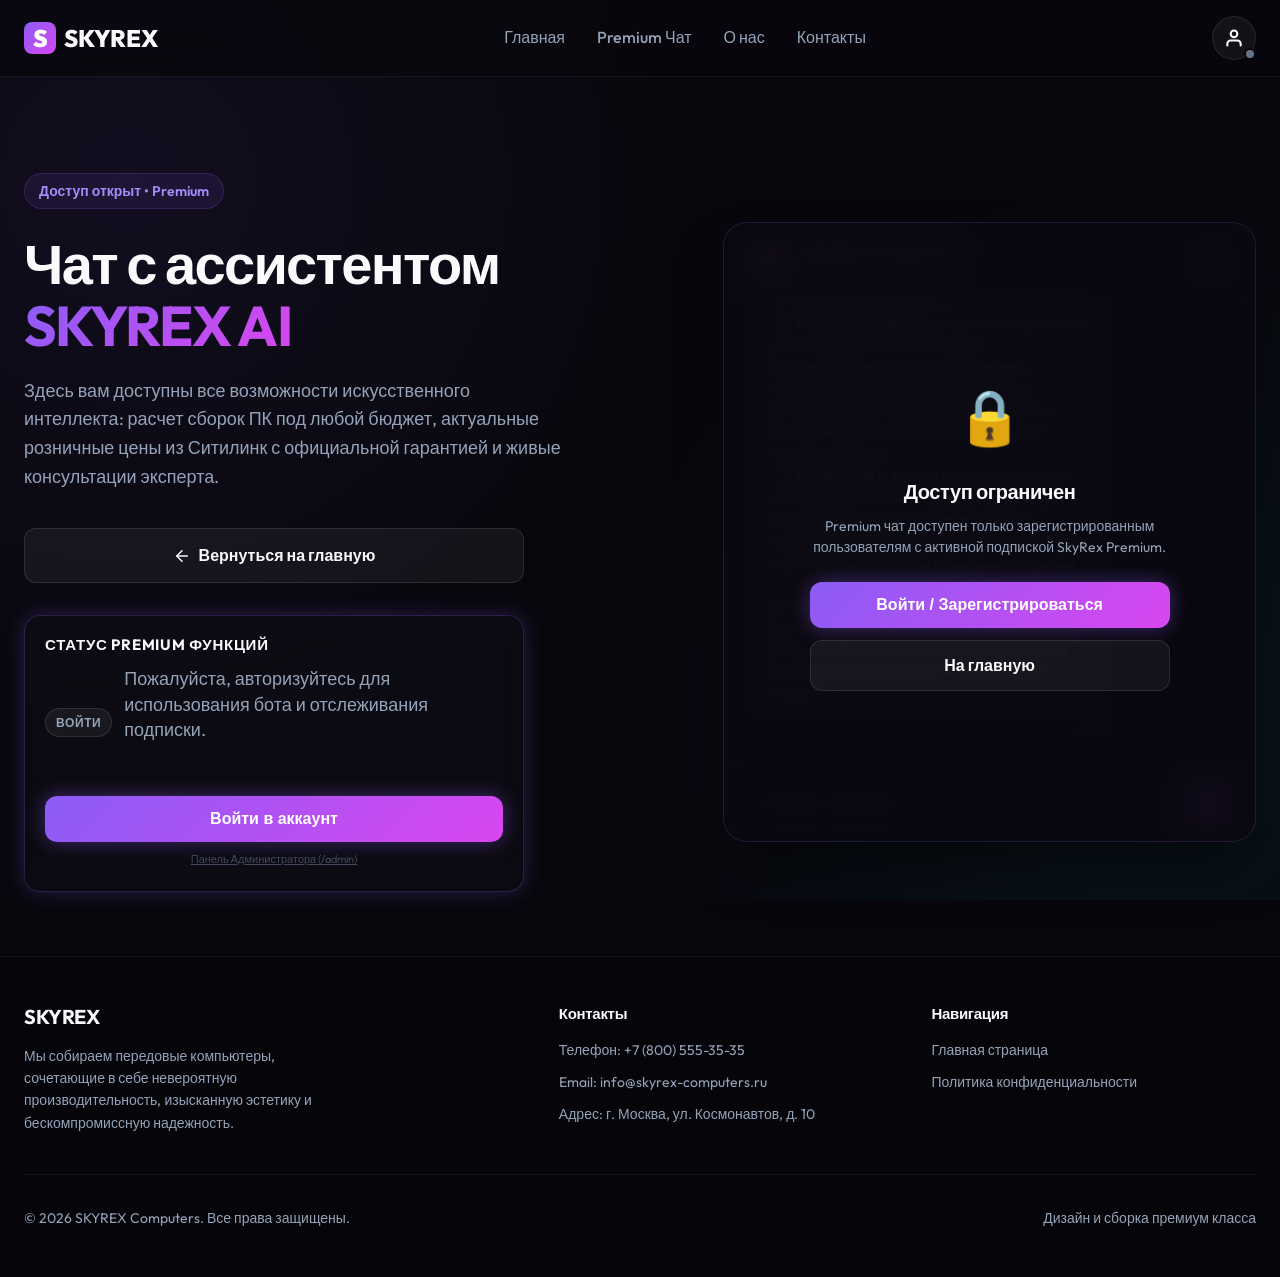
==== commit d008bd5f: "Add real email verification and network CORS support" ====
--- a/chat.html
+++ b/chat.html
@@ -26,7 +26,8 @@
                 <a href="index.html#contacts">Контакты</a>
             </nav>
             <div class="nav-controls">
-                <button class="btn-icon-auth" id="auth-toggle-btn" aria-label="Личный кабинет">
+                <button type="button" class="btn-icon-auth" id="auth-toggle-btn" aria-label="Личный кабинет"
+                    onclick="if(window.SkyrexAuth){ if(SkyrexAuth.currentUser) SkyrexAuth.openProfileModal(); else SkyrexAuth.openAuthModal(); }">
                     <svg xmlns="http://www.w3.org/2000/svg" width="20" height="20" viewBox="0 0 24 24" fill="none"
                         stroke="currentColor" stroke-width="2.5" stroke-linecap="round" stroke-linejoin="round">
                         <path d="M20 21v-2a4 4 0 0 0-4-4H8a4 4 0 0 0-4 4v2"></path>
@@ -393,10 +394,10 @@
     </div>
 
     <!-- Application Logic Scripts -->
-    <script src="auth.js"></script>
-    <script src="bot_db.js"></script>
-    <script src="chat_bot.js"></script>
-    <script src="app.js"></script>
+    <script src="auth.js?v=2.1"></script>
+    <script src="chat_bot.js?v=2.1"></script>
+    <script src="app.js?v=2.1"></script>
 </body>
 
+
 </html>
--- a/style.css
+++ b/style.css
@@ -953,20 +953,24 @@
     left: 0;
     width: 100vw;
     height: 100vh;
-    background: rgba(0, 0, 0, 0.7);
+    background: rgba(0, 0, 0, 0.75);
     backdrop-filter: blur(10px);
-    z-index: 1001;
+    -webkit-backdrop-filter: blur(10px);
+    z-index: 99999;
     opacity: 0;
+    visibility: hidden;
     pointer-events: none;
-    transition: opacity 0.4s ease;
+    transition: opacity 0.3s ease, visibility 0.3s ease;
     display: flex;
     align-items: center;
     justify-content: center;
+    padding: 16px;
 }
 
 .modal-overlay.active {
     opacity: 1;
-    pointer-events: all;
+    visibility: visible;
+    pointer-events: auto;
 }
 
 .modal {
@@ -978,13 +982,18 @@
     max-width: 500px;
     padding: 36px;
     transform: scale(0.9);
-    transition: transform 0.4s cubic-bezier(0.16, 1, 0.3, 1);
+    transition: transform 0.3s cubic-bezier(0.16, 1, 0.3, 1);
     position: relative;
+    pointer-events: auto;
+    max-height: 90vh;
+    overflow-y: auto;
+    -webkit-overflow-scrolling: touch;
 }
 
 .modal-overlay.active .modal {
     transform: scale(1);
 }
+
 
 .modal-close-btn {
     position: absolute;
@@ -1949,6 +1958,16 @@
     justify-content: center;
     position: relative;
     transition: var(--transition-smooth);
+    touch-action: manipulation;
+    -webkit-tap-highlight-color: transparent;
+    user-select: none;
+    -webkit-user-select: none;
+    z-index: 105;
+}
+
+.btn-icon-auth svg,
+.btn-icon-auth span {
+    pointer-events: none;
 }
 
 .btn-icon-auth:hover {
@@ -1957,6 +1976,7 @@
     transform: translateY(-2px);
     box-shadow: var(--shadow-cyan);
 }
+
 
 .auth-status-dot {
     position: absolute;
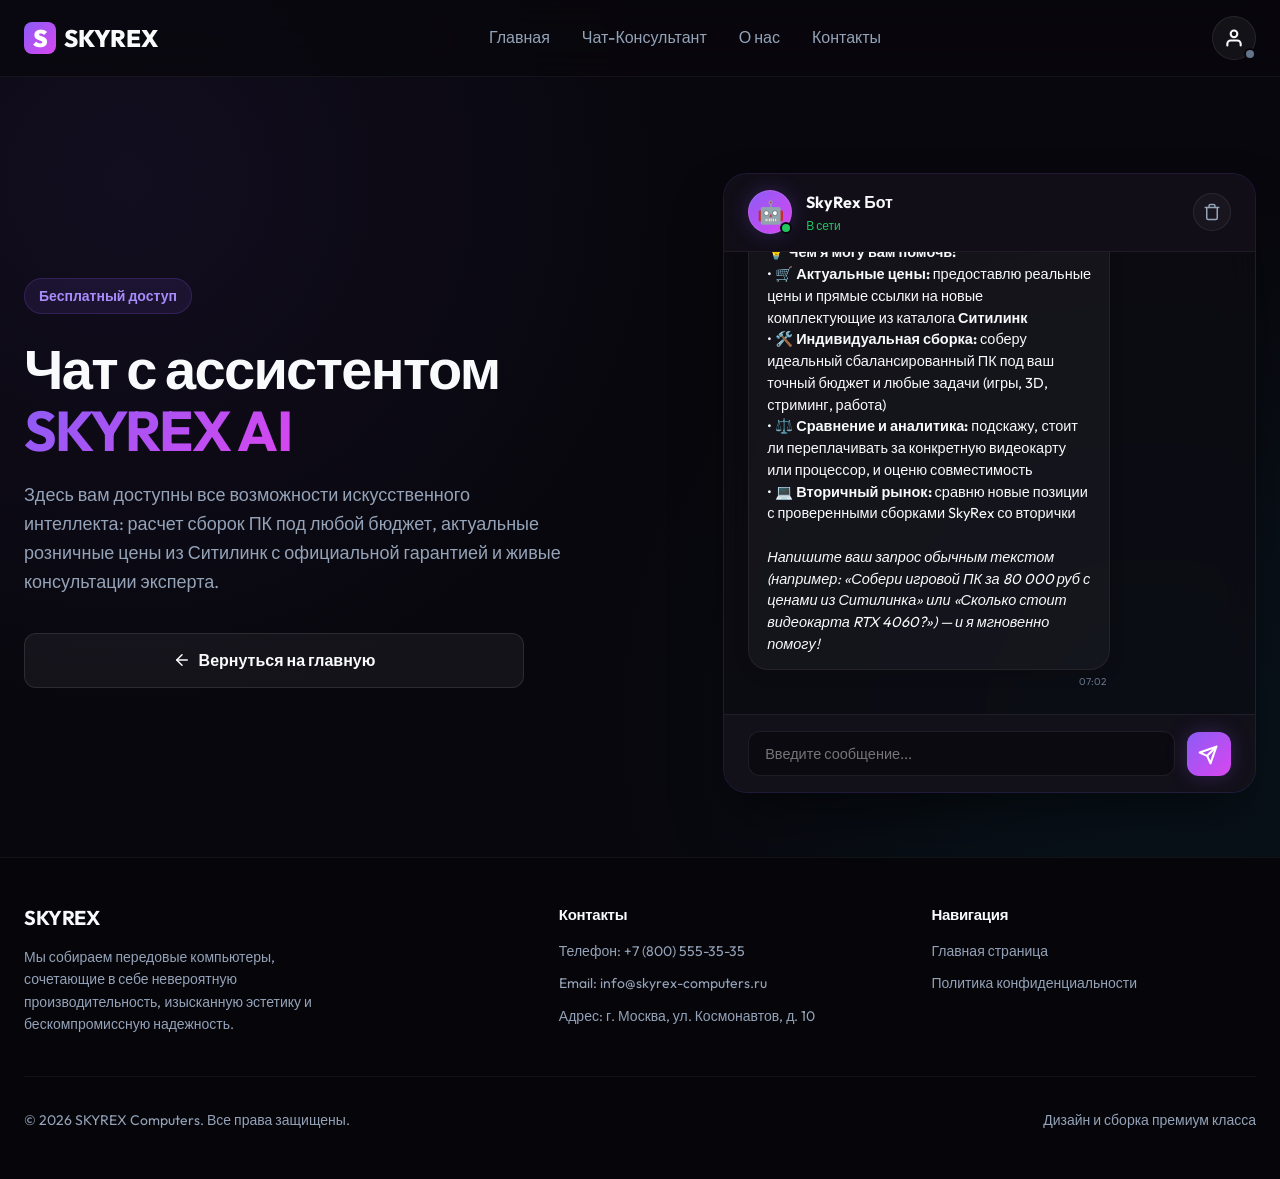
==== commit 37260eb6: "Make AI chat and consultation completely free" ====
--- a/chat.html
+++ b/chat.html
@@ -21,7 +21,7 @@
             </a>
             <nav id="main-nav">
                 <a href="index.html">Главная</a>
-                <a href="chat.html" class="active" id="nav-chat-link">Premium Чат</a>
+                <a href="chat.html" class="active" id="nav-chat-link">Чат-Консультант</a>
                 <a href="index.html#about">О нас</a>
                 <a href="index.html#contacts">Контакты</a>
             </nav>
@@ -44,7 +44,7 @@
         <section class="hero" id="hero">
             <div class="container hero-grid">
                 <div class="hero-content">
-                    <span class="hero-tagline">Доступ открыт • Premium</span>
+                    <span class="hero-tagline">Бесплатный доступ</span>
                     <h1>Чат с ассистентом <span class="gradient-text">SKYREX AI</span></h1>
                     <p>Здесь вам доступны все возможности искусственного интеллекта: расчет сборок ПК под любой бюджет,
                         актуальные розничные цены из Ситилинк с официальной гарантией и живые консультации эксперта.</p>
@@ -61,57 +61,17 @@
                             Вернуться на главную
                         </a>
                     </div>
-
-                    <!-- Subscription status card -->
-                    <div class="info-card sub-card hero-sub-card" id="subscription-status-card">
-                        <h3>Статус Premium функций</h3>
-                        <div class="sub-status-container">
-                            <div class="sub-badge" id="sub-badge">Базовый</div>
-                            <p class="sub-desc" id="sub-status-desc">Премиальные функции (оценка, подбор и б/у сборки)
-                                заблокированы.</p>
-                        </div>
-                        <button class="btn btn-primary btn-glowing" id="sub-action-btn" style="width: 100%;">
-                            Активировать Premium (390 ₽)
-                        </button>
-                        <button class="btn-text" id="sub-reset-btn"
-                            style="display: none; margin-top: 10px; width: 100%;">
-                            Сбросить подписку (для тестов)
-                        </button>
-                        <button class="btn-text" id="admin-panel-btn"
-                            style="margin-top: 10px; width: 100%; font-size: 11px; opacity: 0.6;">
-                            Панель Администратора (/admin)
-                        </button>
-                    </div>
                 </div>
 
                 <!-- Chat Window (Right side of Hero) -->
                 <div class="chat-window" style="position: relative;">
-                    <!-- Chat Lock Overlay (for unsubscribed users) -->
-                    <div class="chat-lock-overlay" id="chat-lock-overlay">
-                        <div class="chat-lock-content">
-                            <div class="chat-lock-icon">🔒</div>
-                            <h3>Доступ ограничен</h3>
-                            <p>Premium чат доступен только зарегистрированным пользователям с активной подпиской SkyRex
-                                Premium.</p>
-                            <div class="chat-lock-actions">
-                                <button class="btn btn-primary btn-glowing" id="lock-auth-btn">Войти /
-                                    Зарегистрироваться</button>
-                                <button class="btn btn-primary btn-glowing" id="lock-pay-btn"
-                                    style="display: none;">Активировать Premium (390 ₽)</button>
-                                <a href="index.html" class="btn btn-secondary"
-                                    style="text-align: center; text-decoration: none; padding: 12px 24px; border-radius: 12px; display: inline-block;">На
-                                    главную</a>
-                            </div>
-                        </div>
-                    </div>
-
                     <div class="chat-header">
                         <div class="chat-avatar">
                             <div class="avatar-icon">🤖</div>
                             <div class="online-indicator"></div>
                         </div>
                         <div class="chat-user-info">
-                            <span class="chat-bot-name">SkyRex Premium Бот</span>
+                            <span class="chat-bot-name">SkyRex Бот</span>
                             <span class="chat-bot-status">В сети</span>
                         </div>
                         <button class="chat-clear-btn" id="chat-clear-btn" title="Очистить историю чата">
@@ -372,18 +332,11 @@
             </div>
 
             <div class="profile-subscription-card">
-                <h4>Статус подписки SkyRex Bot</h4>
+                <h4>Тарифный план</h4>
                 <div class="profile-sub-status-box">
-                    <span class="sub-badge" id="profile-sub-badge">Базовый</span>
-                    <p id="profile-sub-expires" style="color: var(--text-secondary);">Подписка не активна</p>
-                </div>
-                <div class="profile-sub-time-remaining" id="profile-sub-time-remaining"
-                    style="display:none; color: var(--accent-cyan); font-size: 13px; font-weight: 600; margin-top: 8px;">
-                </div>
-                <button class="btn btn-primary btn-glowing" id="profile-sub-action-btn"
-                    style="width: 100%; margin-top: 15px;">
-                    Активировать Premium (390 ₽)
-                </button>
+                    <span class="sub-badge active-premium" id="profile-sub-badge" style="background: rgba(0, 242, 254, 0.15); color: var(--accent-cyan); border: 1px solid var(--accent-cyan);">Бесплатный доступ</span>
+                    <p id="profile-sub-expires" style="color: var(--text-secondary);">Все функции ассистента активны</p>
+                </div>
             </div>
 
             <div class="profile-actions">
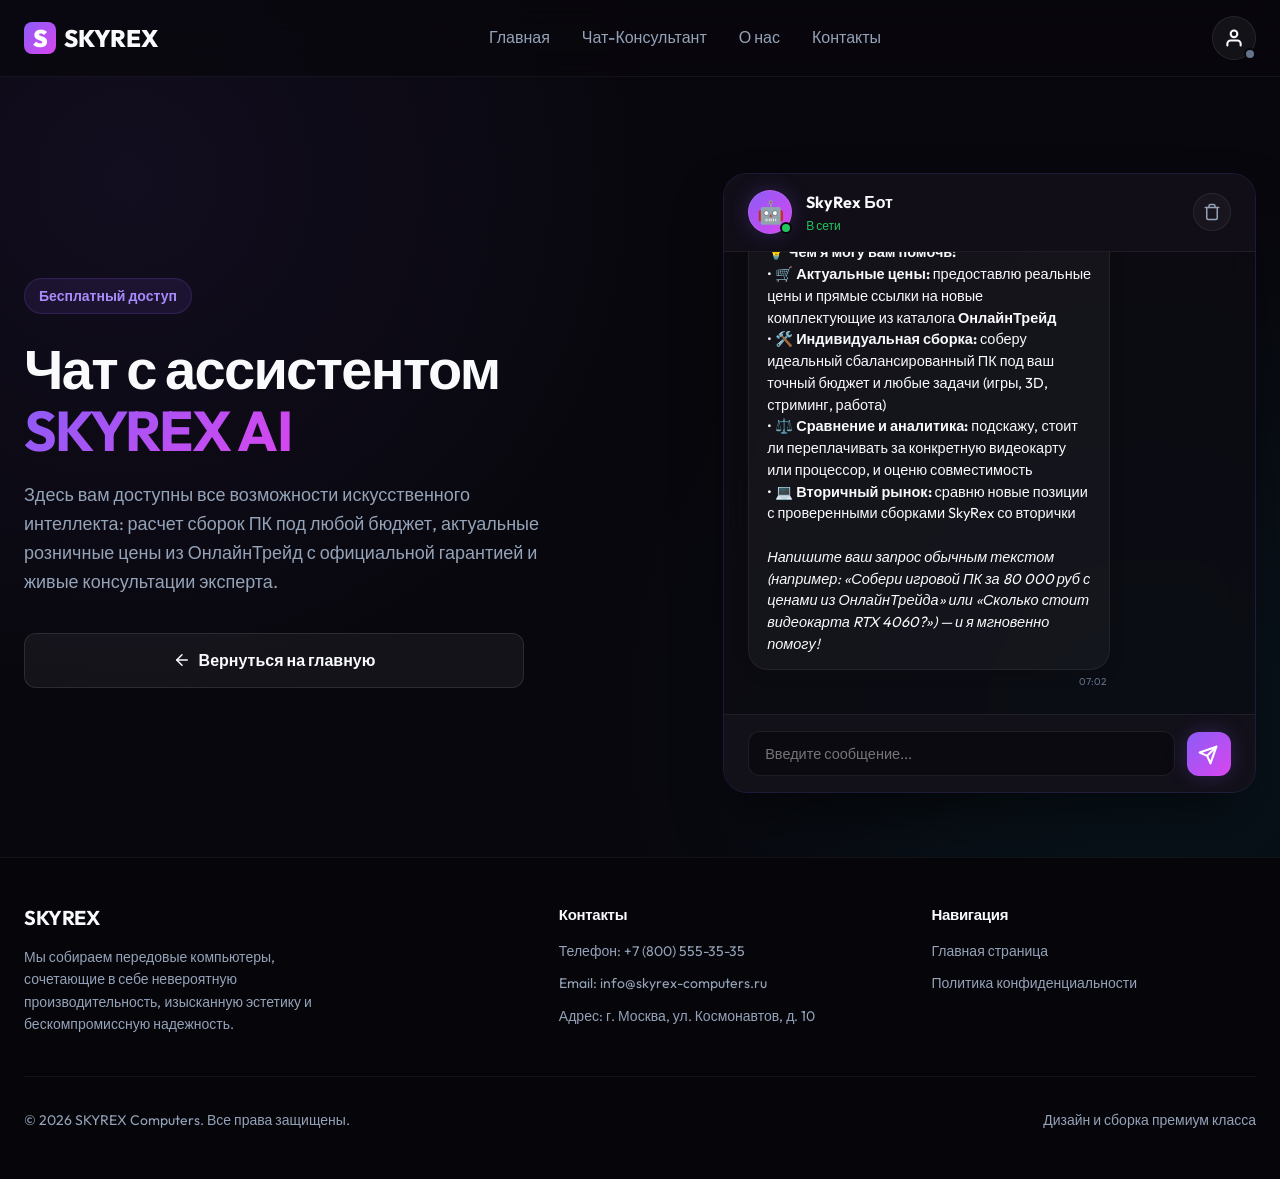
==== commit 2c3e5b5b: "Switch parser, search and recommendations to OnlineTrade, archive Citilink scraper" ====
--- a/chat.html
+++ b/chat.html
@@ -47,7 +47,7 @@
                     <span class="hero-tagline">Бесплатный доступ</span>
                     <h1>Чат с ассистентом <span class="gradient-text">SKYREX AI</span></h1>
                     <p>Здесь вам доступны все возможности искусственного интеллекта: расчет сборок ПК под любой бюджет,
-                        актуальные розничные цены из Ситилинк с официальной гарантией и живые консультации эксперта.</p>
+                        актуальные розничные цены из ОнлайнТрейд с официальной гарантией и живые консультации эксперта.</p>
 
                     <div style="margin-top: 24px; display: flex; flex-direction: column; gap: 10px;">
                         <a href="index.html" class="btn btn-secondary"
